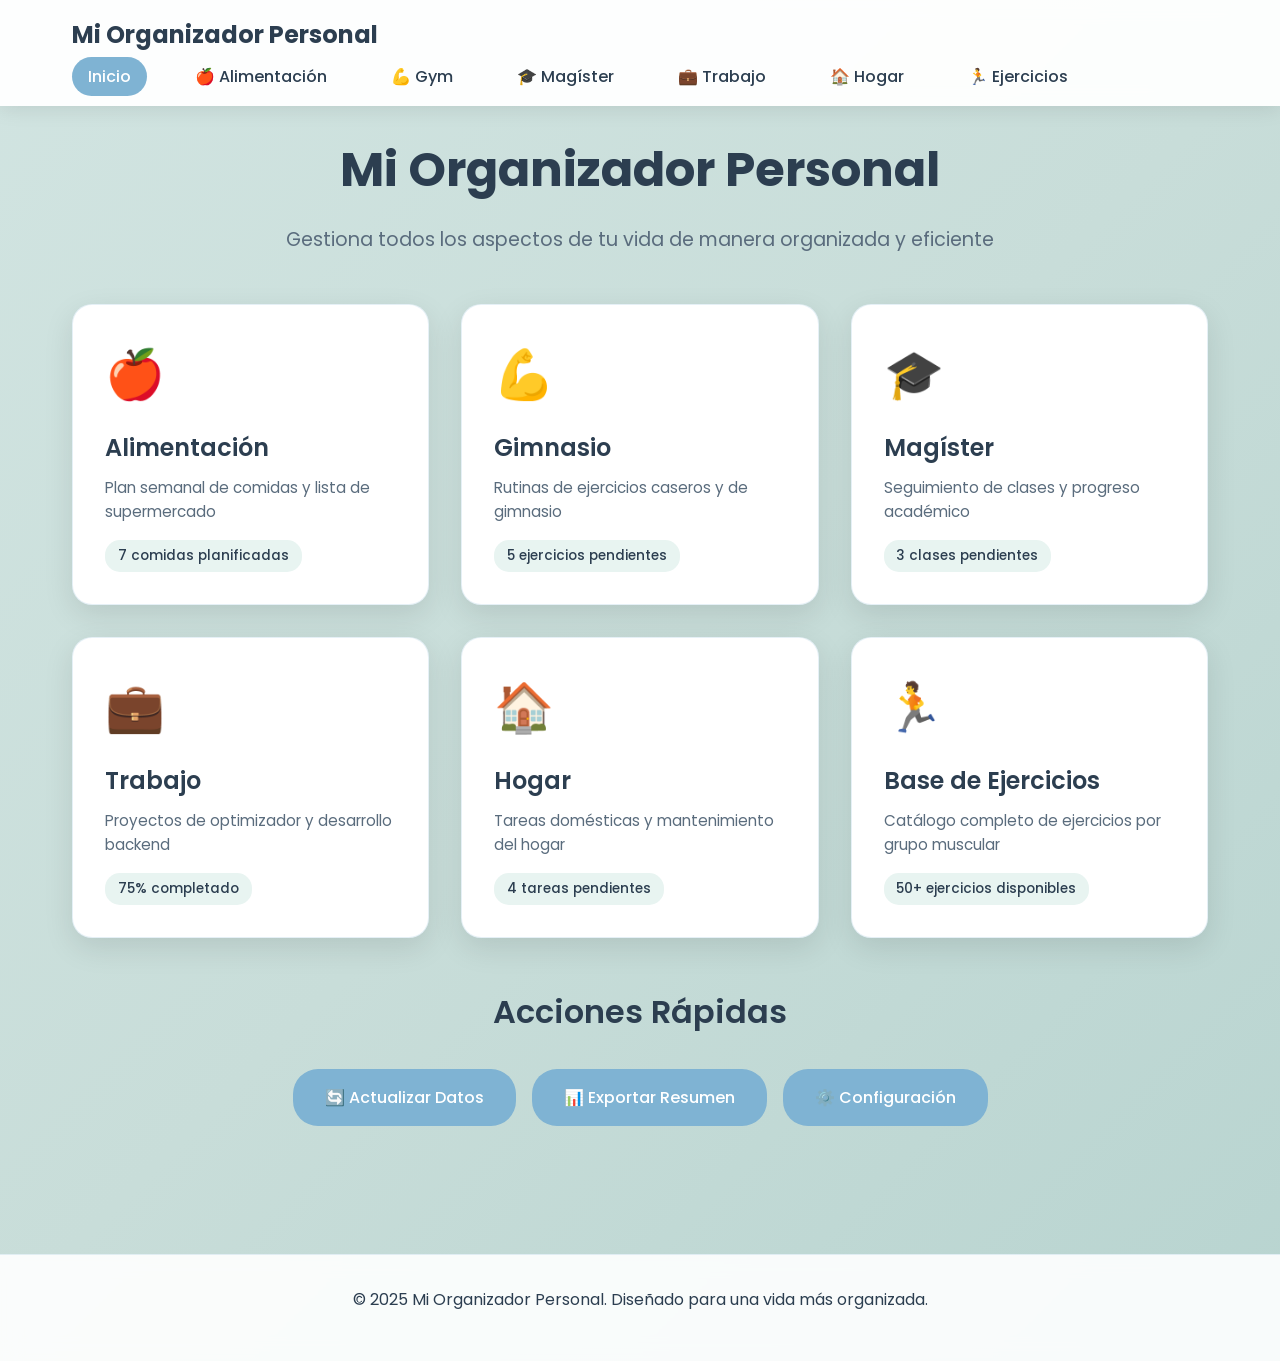
==== index.html @ 39c7d22f "first commit" ====
<!DOCTYPE html>
<html lang="es">
<head>
    <meta charset="UTF-8">
    <meta name="viewport" content="width=device-width, initial-scale=1.0">
    <title>Mi Organizador Personal</title>
    <link rel="stylesheet" href="css/style.css">
    <link href="https://fonts.googleapis.com/css2?family=Poppins:wght@300;400;500;600;700&display=swap" rel="stylesheet">
    <script src="https://accounts.google.com/gsi/client" async defer></script>
</head>
<body>
    <!-- Navigation Header -->
    <nav class="navbar">
        
        
        <div class="nav-container">
            <h1 class="nav-title" style="margin-bottom: 10px; " >Mi Organizador Personal</h1>
        
            <ul class="nav-links">
                <li><a href="index.html" class="nav-link active">Inicio</a></li>
                <li><a href="pages/plan-alimentacion.html" class="nav-link">🍎 Alimentación</a></li>
                <li><a href="pages/plan-gym.html" class="nav-link">💪 Gym</a></li>
                <li><a href="pages/magister.html" class="nav-link">🎓 Magíster</a></li>
                <li><a href="pages/trabajo.html" class="nav-link">💼 Trabajo</a></li>
                <li><a href="pages/hogar.html" class="nav-link">🏠 Hogar</a></li>
                <li><a href="pages/app-ejercicios.html" class="nav-link">🏃 Ejercicios</a></li>
            </ul>
        </div>
    </nav>

    <!-- Main Content -->
    <main class="main-content">
        <div class="container">
            <header class="page-header">
                <h1 class="page-title">Mi Organizador Personal</h1>
                <p class="page-subtitle">Gestiona todos los aspectos de tu vida de manera organizada y eficiente</p>
            </header>

            <!-- Summary Cards Grid -->
            <div class="cards-grid">
                <div class="summary-card" onclick="window.location.href='pages/plan-alimentacion.html'">
                    <div class="card-icon">🍎</div>
                    <div class="card-content">
                        <h3 class="card-title">Alimentación</h3>
                        <p class="card-description">Plan semanal de comidas y lista de supermercado</p>
                        <div class="card-stats" id="alimentacion-stats">
                            <span class="stat">7 comidas planificadas</span>
                        </div>
                    </div>
                </div>

                <div class="summary-card" onclick="window.location.href='pages/plan-gym.html'">
                    <div class="card-icon">💪</div>
                    <div class="card-content">
                        <h3 class="card-title">Gimnasio</h3>
                        <p class="card-description">Rutinas de ejercicios caseros y de gimnasio</p>
                        <div class="card-stats" id="gym-stats">
                            <span class="stat">5 ejercicios pendientes</span>
                        </div>
                    </div>
                </div>

                <div class="summary-card" onclick="window.location.href='pages/magister.html'">
                    <div class="card-icon">🎓</div>
                    <div class="card-content">
                        <h3 class="card-title">Magíster</h3>
                        <p class="card-description">Seguimiento de clases y progreso académico</p>
                        <div class="card-stats" id="magister-stats">
                            <span class="stat">3 clases pendientes</span>
                        </div>
                    </div>
                </div>

                <div class="summary-card" onclick="window.location.href='pages/trabajo.html'">
                    <div class="card-icon">💼</div>
                    <div class="card-content">
                        <h3 class="card-title">Trabajo</h3>
                        <p class="card-description">Proyectos de optimizador y desarrollo backend</p>
                        <div class="card-stats" id="trabajo-stats">
                            <span class="stat">75% completado</span>
                        </div>
                    </div>
                </div>

                <div class="summary-card" onclick="window.location.href='pages/hogar.html'">
                    <div class="card-icon">🏠</div>
                    <div class="card-content">
                        <h3 class="card-title">Hogar</h3>
                        <p class="card-description">Tareas domésticas y mantenimiento del hogar</p>
                        <div class="card-stats" id="hogar-stats">
                            <span class="stat">4 tareas pendientes</span>
                        </div>
                    </div>
                </div>

                <div class="summary-card" onclick="window.location.href='pages/app-ejercicios.html'">
                    <div class="card-icon">🏃</div>
                    <div class="card-content">
                        <h3 class="card-title">Base de Ejercicios</h3>
                        <p class="card-description">Catálogo completo de ejercicios por grupo muscular</p>
                        <div class="card-stats" id="ejercicios-stats">
                            <span class="stat">50+ ejercicios disponibles</span>
                        </div>
                    </div>
                </div>
            </div>

            <!-- Quick Actions -->
            <section class="quick-actions">
                <h2 class="section-title">Acciones Rápidas</h2>
                <div class="actions-grid">
                    <button class="action-btn" onclick="refreshAllData()">
                        🔄 Actualizar Datos
                    </button>
                    <button class="action-btn" onclick="exportData()">
                        📊 Exportar Resumen
                    </button>
                    <button class="action-btn" onclick="showSettings()">
                        ⚙️ Configuración
                    </button>
                </div>
            </section>
        </div>
    </main>

    <!-- Footer -->
    <footer class="footer">
        <div class="container">
            <p>&copy; 2025 Mi Organizador Personal. Diseñado para una vida más organizada.</p>
        </div>
    </footer>

    <!-- Scripts -->
    <script src="js/sheets.js"></script>
    <script src="js/ui.js"></script>
    <script>
        // Initialize dashboard with summary data
        document.addEventListener('DOMContentLoaded', async function() {
            await loadDashboardSummary();
        });

        async function loadDashboardSummary() {
            // Load summary statistics for each section
            try {
                // This will be populated when Google Sheets integration is ready
                console.log('Dashboard loaded - ready for Google Sheets integration');
            } catch (error) {
                console.error('Error loading dashboard summary:', error);
            }
        }

        function refreshAllData() {
            loadDashboardSummary();
            alert('Datos actualizados correctamente');
        }

        function exportData() {
            alert('Función de exportación en desarrollo');
        }

        function showSettings() {
            alert('Configuración en desarrollo');
        }
    </script>
</body>
</html>
---- css/style.css ----
/* Reset and Base Styles */
* {
    margin: 0;
    padding: 0;
    box-sizing: border-box;
}

body {
    font-family: 'Poppins', sans-serif;
    background: linear-gradient(135deg, #d1e4e1 0%, #c8ddd9 50%, #b8d4d0 100%);
    min-height: 100vh;
    color: #2c3e50;
    line-height: 1.6;
}

/* Typography */
h1, h2, h3, h4, h5, h6 {
    font-weight: 600;
    margin-bottom: 1rem;
}

p {
    margin-bottom: 1rem;
}

/* Container */
.container {
    max-width: 1200px;
    margin: 0 auto;
    padding: 0 2rem;
}

/* Navigation */
.navbar {
    background: rgba(255, 255, 255, 0.95);
    backdrop-filter: blur(10px);
    position: fixed;
    top: 0;
    left: 0;
    right: 0;
    z-index: 1000;
    box-shadow: 0 2px 20px rgba(0, 0, 0, 0.1);
}

.nav-container {
    max-width: 1200px;
    margin: 0 auto;
    display: flex;
    justify-content: space-between;
    align-items: center;
    padding: 1rem 2rem;
    flex-wrap: wrap;
}

.nav-title {
    font-size: 1.5rem;
    font-weight: 700;
    color: #2c3e50;
    margin-bottom: 0;
}

.nav-links {
    
    display: flex;
    list-style: none;
    gap: 2rem;
}

.nav-link {
    text-decoration: none;
    color: #2c3e50;
    font-weight: 500;
    padding: 0.5rem 1rem;
    border-radius: 25px;
    transition: all 0.3s ease;
    
}

.nav-link:hover,
.nav-link.active {
    background: #7fb3d3;
    color: white;
    transform: translateY(-2px);
}

/* Main Content */
.main-content {
    margin-top: 100px;
    padding: 2rem 0;
}

.page-header {
    text-align: center;
    margin-bottom: 3rem;
}

.page-title {
    font-size: 3rem;
    color: #2c3e50;
    margin-bottom: 1rem;
    font-weight: 700;
}

.page-subtitle {
    font-size: 1.2rem;
    color: #5a6c7d;
    margin-bottom: 0;
}

/* Cards Grid */
.cards-grid {
    display: grid;
    grid-template-columns: repeat(auto-fit, minmax(350px, 1fr));
    gap: 2rem;
    margin-bottom: 3rem;
}

.summary-card {
    background: white;
    border-radius: 20px;
    padding: 2rem;
    box-shadow: 0 10px 30px rgba(0, 0, 0, 0.1);
    transition: all 0.3s ease;
    cursor: pointer;
    border: 1px solid rgba(127, 179, 211, 0.2);
}

.summary-card:hover {
    transform: translateY(-5px);
    box-shadow: 0 15px 40px rgba(0, 0, 0, 0.15);
    border-color: #7fb3d3;
}

.card-icon {
    font-size: 3rem;
    margin-bottom: 1rem;
}

.card-title {
    font-size: 1.5rem;
    color: #2c3e50;
    margin-bottom: 0.5rem;
}

.card-description {
    color: #5a6c7d;
    margin-bottom: 1rem;
    font-size: 0.95rem;
}

.card-stats {
    display: flex;
    flex-wrap: wrap;
    gap: 0.5rem;
}

.stat {
    background: #e8f4f1;
    color: #2c3e50;
    padding: 0.3rem 0.8rem;
    border-radius: 15px;
    font-size: 0.85rem;
    font-weight: 500;
}

/* Quick Actions */
.quick-actions {
    text-align: center;
    margin-bottom: 3rem;
}

.section-title {
    font-size: 2rem;
    color: #2c3e50;
    margin-bottom: 2rem;
}

.actions-grid {
    display: flex;
    justify-content: center;
    gap: 1rem;
    flex-wrap: wrap;
}

.action-btn {
    background: #7fb3d3;
    color: white;
    border: none;
    padding: 1rem 2rem;
    border-radius: 25px;
    font-size: 1rem;
    font-weight: 500;
    cursor: pointer;
    transition: all 0.3s ease;
    font-family: 'Poppins', sans-serif;
}

.action-btn:hover {
    background: #2c3e50;
    transform: translateY(-2px);
}

/* Page Specific Styles */
.page-content {
    margin-top: 120px;
    padding: 2rem 0;
}

.section {
    background: white;
    border-radius: 20px;
    padding: 2rem;
    margin-bottom: 2rem;
    box-shadow: 0 10px 30px rgba(0, 0, 0, 0.1);
}

.section-header {
    display: flex;
    justify-content: space-between;
    align-items: center;
    margin-bottom: 2rem;
    border-bottom: 2px solid #e8f4f1;
    padding-bottom: 1rem;
}

.section-icon {
    font-size: 2rem;
    margin-right: 0.5rem;
}

/* Tables */
.table-container {
    overflow-x: auto;
    margin-bottom: 2rem;
}

table {
    width: 100%;
    border-collapse: collapse;
    background: white;
    border-radius: 10px;
    overflow: hidden;
    box-shadow: 0 5px 15px rgba(0, 0, 0, 0.1);
}

th {
    background: #7fb3d3;
    color: white;
    padding: 1rem;
    text-align: left;
    font-weight: 600;
}

td {
    padding: 1rem;
    border-bottom: 1px solid #e8f4f1;
}

tr:hover {
    background: #f8fdfc;
}

/* Buttons */
.btn {
    background: #7fb3d3;
    color: white;
    border: none;
    padding: 0.8rem 1.5rem;
    border-radius: 25px;
    font-size: 0.9rem;
    font-weight: 500;
    cursor: pointer;
    transition: all 0.3s ease;
    text-decoration: none;
    display: inline-block;
    font-family: 'Poppins', sans-serif;
}

.btn:hover {
    background: #2c3e50;
    transform: translateY(-2px);
}

.btn-secondary {
    background: #e8f4f1;
    color: #2c3e50;
}

.btn-secondary:hover {
    background: #d1e4e1;
}

.btn-small {
    padding: 0.5rem 1rem;
    font-size: 0.8rem;
}

/* Forms */
.form-group {
    margin-bottom: 1.5rem;
}

label {
    display: block;
    margin-bottom: 0.5rem;
    font-weight: 500;
    color: #2c3e50;
}

input, select, textarea {
    width: 100%;
    padding: 0.8rem 1rem;
    border: 2px solid #e8f4f1;
    border-radius: 10px;
    font-size: 1rem;
    font-family: 'Poppins', sans-serif;
    transition: border-color 0.3s ease;
}

input:focus, select:focus, textarea:focus {
    outline: none;
    border-color: #7fb3d3;
}

/* Checklists */
.checklist {
    list-style: none;
}

.checklist-item {
    display: flex;
    align-items: center;
    padding: 1rem;
    background: white;
    margin-bottom: 0.5rem;
    border-radius: 10px;
    box-shadow: 0 2px 10px rgba(0, 0, 0, 0.05);
    transition: all 0.3s ease;
}

.checklist-item:hover {
    transform: translateX(5px);
}

.checklist-item input[type="checkbox"] {
    width: auto;
    margin-right: 1rem;
    transform: scale(1.2);
}

.checklist-item.completed {
    background: #e8f4f1;
    text-decoration: line-through;
    opacity: 0.7;
}

/* Progress Bar */
.progress-container {
    background: #e8f4f1;
    border-radius: 25px;
    padding: 0.3rem;
    margin: 1rem 0;
}

.progress-bar {
    background: linear-gradient(90deg, #7fb3d3, #5da0c7);
    height: 20px;
    border-radius: 25px;
    transition: width 0.5s ease;
    display: flex;
    align-items: center;
    justify-content: center;
    color: white;
    font-size: 0.8rem;
    font-weight: 600;
}

/* Filters */
.filters {
    display: flex;
    gap: 1rem;
    margin-bottom: 2rem;
    flex-wrap: wrap;
}

.filter-group {
    display: flex;
    align-items: center;
    gap: 0.5rem;
}

/* Footer */
.footer {
    background: rgba(255, 255, 255, 0.9);
    backdrop-filter: blur(10px);
    text-align: center;
    padding: 2rem 0;
    margin-top: 3rem;
    border-top: 1px solid rgba(127, 179, 211, 0.2);
}

/* Responsive Design */
@media (max-width: 768px) {
    .nav-container {
        flex-direction: column;
        gap: 1rem;
    }
    
    .nav-links {
        flex-wrap: wrap;
        justify-content: center;
        gap: 1rem;
    }
    
    .page-title {
        font-size: 2rem;
    }
    
    .cards-grid {
        grid-template-columns: 1fr;
    }
    
    .container {
        padding: 0 1rem;
    }
    
    .section {
        padding: 1.5rem;
    }
    
    .main-content {
        margin-top: 160px;
    }
    
    .page-content {
        margin-top: 180px;
    }
    
    .actions-grid {
        flex-direction: column;
        align-items: center;
    }
    
    .action-btn {
        width: 100%;
        max-width: 300px;
    }
}

@media (max-width: 480px) {
    .nav-links {
        font-size: 0.9rem;
    }
    
    .page-title {
        font-size: 1.8rem;
    }
    
    .summary-card {
        padding: 1.5rem;
    }
    
    .card-title {
        font-size: 1.3rem;
    }
    
    table {
        font-size: 0.9rem;
    }
    
    th, td {
        padding: 0.7rem;
    }
}

/* Loading Animation */
.loading {
    display: flex;
    justify-content: center;
    align-items: center;
    padding: 2rem;
}

.spinner {
    width: 40px;
    height: 40px;
    border: 4px solid #e8f4f1;
    border-top: 4px solid #7fb3d3;
    border-radius: 50%;
    animation: spin 1s linear infinite;
}

@keyframes spin {
    0% { transform: rotate(0deg); }
    100% { transform: rotate(360deg); }
}

/* Success/Error Messages */
.message {
    padding: 1rem;
    border-radius: 10px;
    margin-bottom: 1rem;
}

.message.success {
    background: #d4edda;
    color: #155724;
    border: 1px solid #c3e6cb;
}

.message.error {
    background: #f8d7da;
    color: #721c24;
    border: 1px solid #f5c6cb;
}

/* Animations */
@keyframes slideInUp {
    from {
        opacity: 0;
        transform: translateY(30px);
    }
    to {
        opacity: 1;
        transform: translateY(0);
    }
}

.slide-in {
    animation: slideInUp 0.5s ease-out;
}

/* Custom Scrollbar */
::-webkit-scrollbar {
    width: 8px;
}

::-webkit-scrollbar-track {
    background: #e8f4f1;
    border-radius: 10px;
}

::-webkit-scrollbar-thumb {
    background: #7fb3d3;
    border-radius: 10px;
}

::-webkit-scrollbar-thumb:hover {
    background: #5da0c7;
}
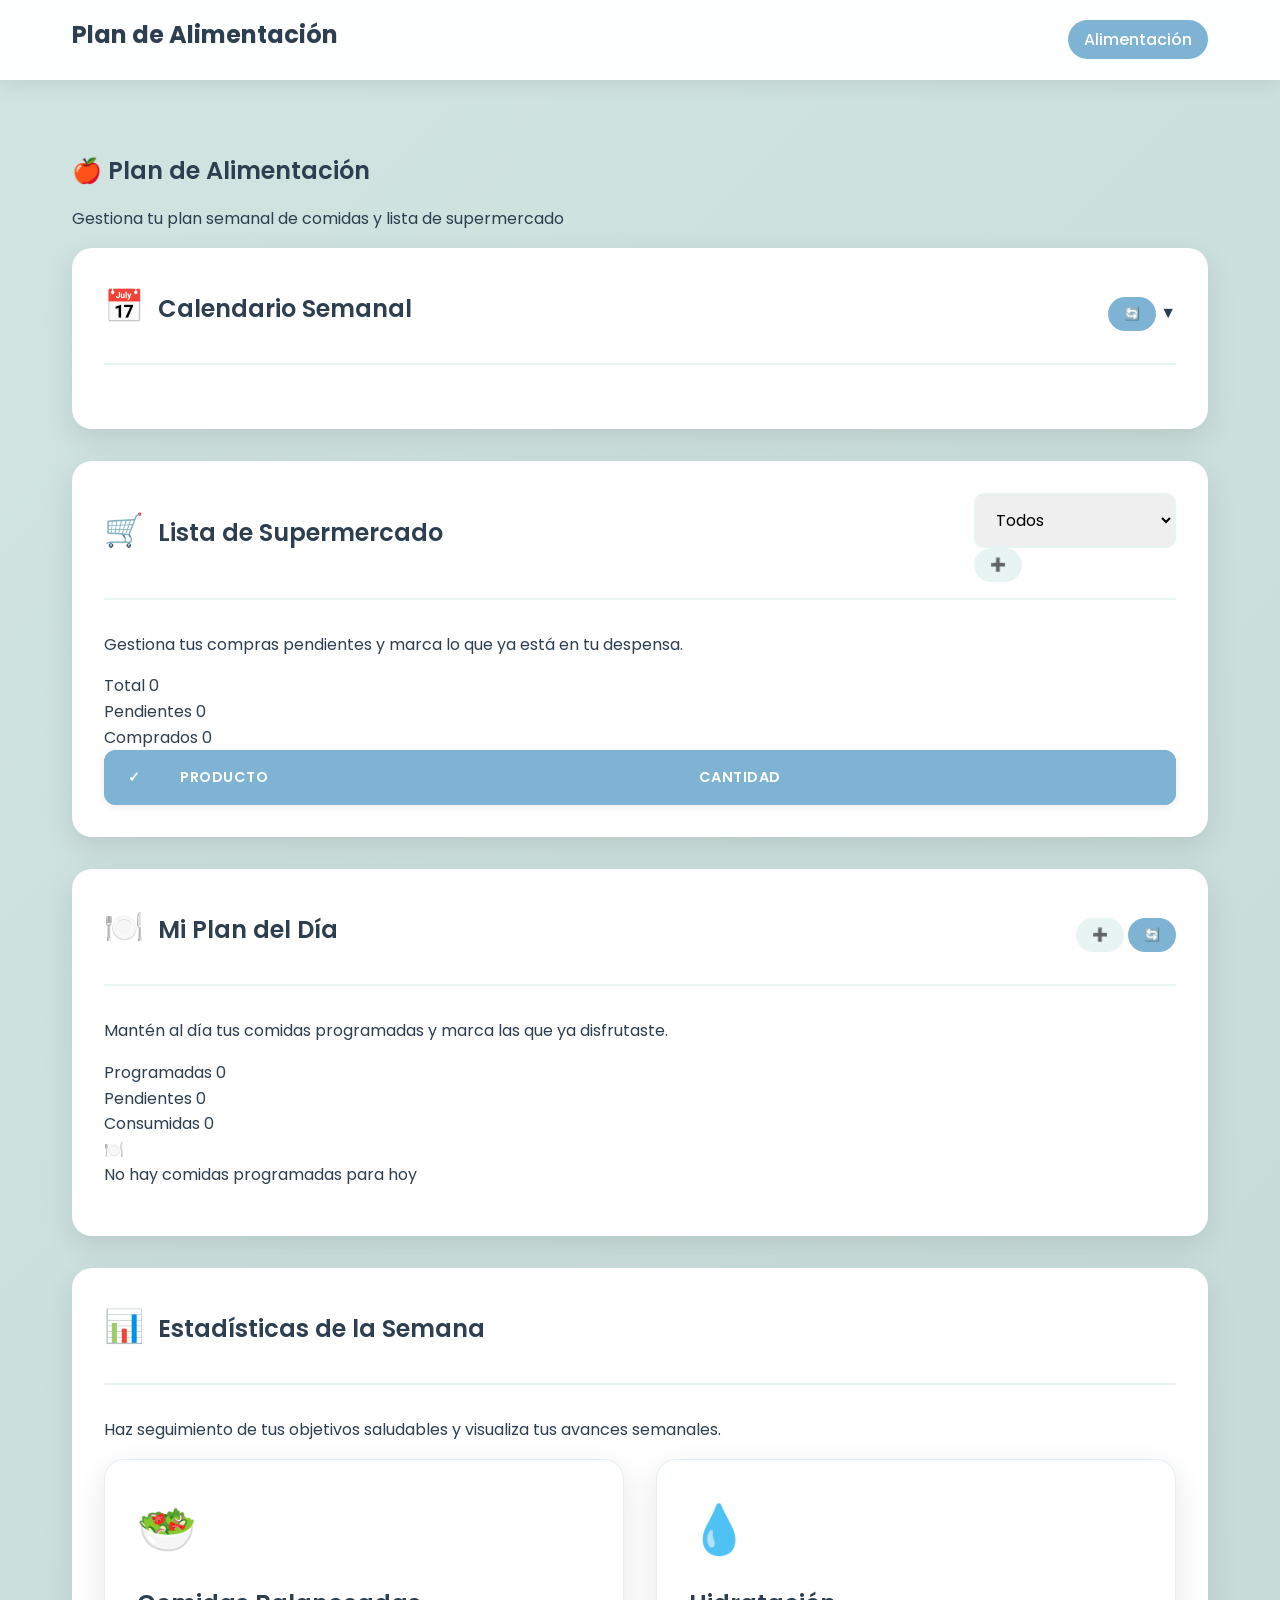
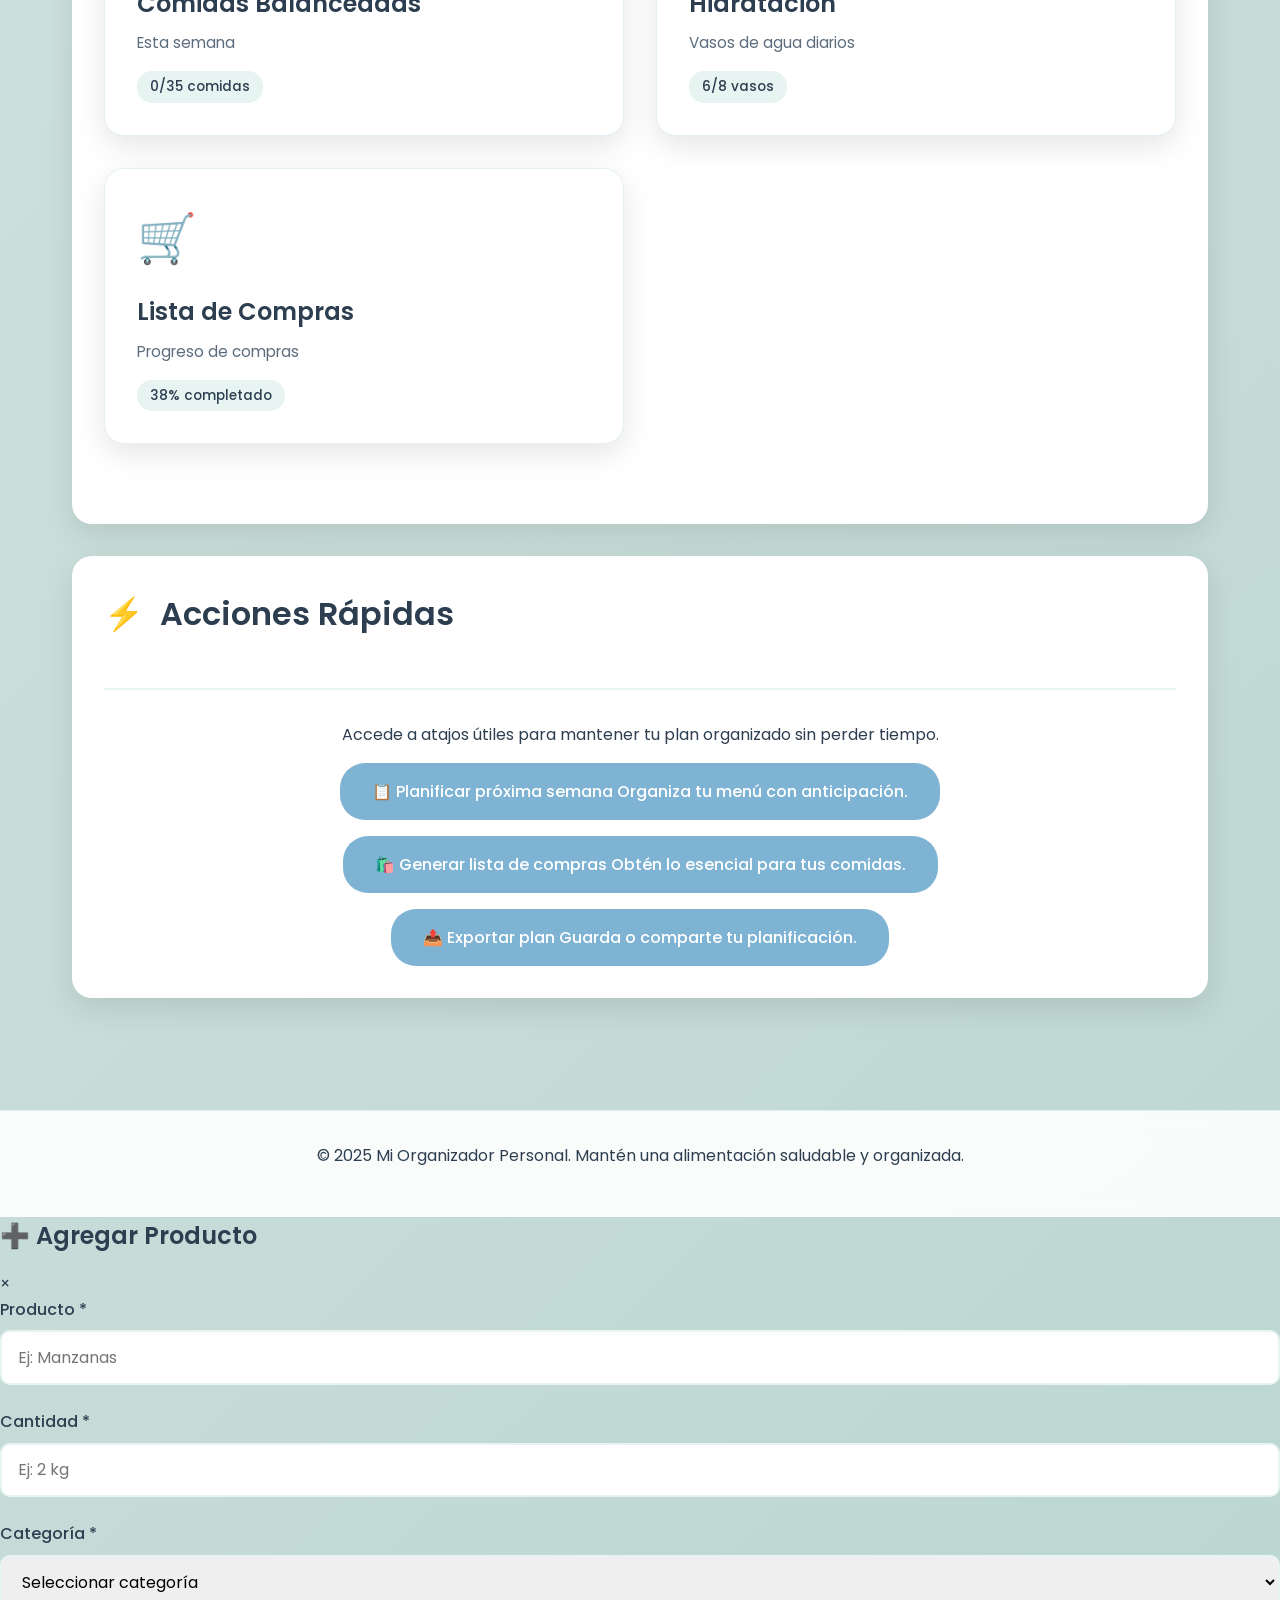
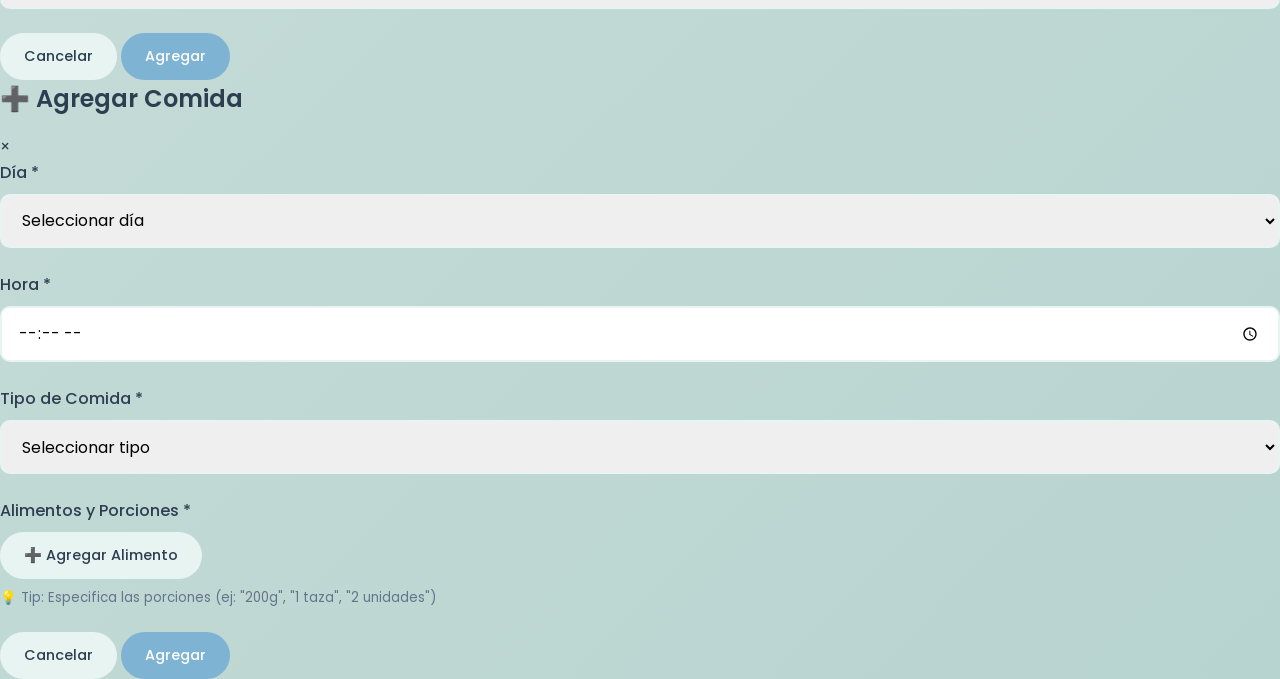
==== commit 2d3c11ca: "Remove plan-gym.html and trabajo.html pages to streamline project structure and focus on core functi" ====
--- a/index.html
+++ b/index.html
@@ -3,121 +3,197 @@
 <head>
     <meta charset="UTF-8">
     <meta name="viewport" content="width=device-width, initial-scale=1.0">
-    <title>Mi Organizador Personal</title>
-    <link rel="stylesheet" href="css/style.css">
+    <title>Plan de Alimentación - Mi Organizador Personal</title>
+    <link rel="stylesheet" href="../css/style.css?v=11">
     <link href="https://fonts.googleapis.com/css2?family=Poppins:wght@300;400;500;600;700&display=swap" rel="stylesheet">
     <script src="https://accounts.google.com/gsi/client" async defer></script>
 </head>
 <body>
     <!-- Navigation Header -->
     <nav class="navbar">
-        
-        
         <div class="nav-container">
-            <h1 class="nav-title" style="margin-bottom: 10px; " >Mi Organizador Personal</h1>
-        
+            <h1 class="nav-title" style="margin-bottom: 10px; " >Plan de Alimentación</h1>
             <ul class="nav-links">
-                <li><a href="index.html" class="nav-link active">Inicio</a></li>
-                <li><a href="pages/plan-alimentacion.html" class="nav-link">🍎 Alimentación</a></li>
-                <li><a href="pages/plan-gym.html" class="nav-link">💪 Gym</a></li>
-                <li><a href="pages/magister.html" class="nav-link">🎓 Magíster</a></li>
-                <li><a href="pages/trabajo.html" class="nav-link">💼 Trabajo</a></li>
-                <li><a href="pages/hogar.html" class="nav-link">🏠 Hogar</a></li>
-                <li><a href="pages/app-ejercicios.html" class="nav-link">🏃 Ejercicios</a></li>
+                <li><a href="../pages/plan-alimentacion.html" class="nav-link active" data-icon="🍎">Alimentación</a></li>
             </ul>
         </div>
     </nav>
 
     <!-- Main Content -->
-    <main class="main-content">
+    <main class="page-content">
         <div class="container">
-            <header class="page-header">
-                <h1 class="page-title">Mi Organizador Personal</h1>
-                <p class="page-subtitle">Gestiona todos los aspectos de tu vida de manera organizada y eficiente</p>
-            </header>
-
-            <!-- Summary Cards Grid -->
-            <div class="cards-grid">
-                <div class="summary-card" onclick="window.location.href='pages/plan-alimentacion.html'">
-                    <div class="card-icon">🍎</div>
-                    <div class="card-content">
-                        <h3 class="card-title">Alimentación</h3>
-                        <p class="card-description">Plan semanal de comidas y lista de supermercado</p>
-                        <div class="card-stats" id="alimentacion-stats">
-                            <span class="stat">7 comidas planificadas</span>
-                        </div>
+            <!-- Hero Section -->
+            <section class="hero-section">
+                <div class="hero-banner">
+                    <div class="hero-heading">
+                        <h1 class="hero-title">🍎 Plan de Alimentación</h1>
+                        <p class="hero-subtitle">Gestiona tu plan semanal de comidas y lista de supermercado</p>
                     </div>
                 </div>
-
-                <div class="summary-card" onclick="window.location.href='pages/plan-gym.html'">
-                    <div class="card-icon">💪</div>
-                    <div class="card-content">
-                        <h3 class="card-title">Gimnasio</h3>
-                        <p class="card-description">Rutinas de ejercicios caseros y de gimnasio</p>
-                        <div class="card-stats" id="gym-stats">
-                            <span class="stat">5 ejercicios pendientes</span>
-                        </div>
+            </section>
+
+            <!-- Calendario Semanal de Comidas -->
+            <section class="section">
+                <div class="section-header section-header-collapsible" onclick="toggleWeeklyCalendar(event)">
+                    <h2><span class="section-icon">📅</span> Calendario Semanal</h2>
+                    <div>
+                        <button class="btn btn-small" onclick="event.stopPropagation(); refreshMealsData()">🔄</button>
+                        <span class="collapse-icon" id="calendar-collapse-icon">▼</span>
                     </div>
                 </div>
-
-                <div class="summary-card" onclick="window.location.href='pages/magister.html'">
-                    <div class="card-icon">🎓</div>
-                    <div class="card-content">
-                        <h3 class="card-title">Magíster</h3>
-                        <p class="card-description">Seguimiento de clases y progreso académico</p>
-                        <div class="card-stats" id="magister-stats">
-                            <span class="stat">3 clases pendientes</span>
+                <div class="section-body section-body-collapsible" id="weekly-calendar-body" style="display: none;">
+                    <p class="section-description">Visualiza tu menú de la semana y mantén presente qué toca cada día.</p>
+                    <div class="collapsible-content" id="weekly-calendar-content">
+                        <div class="table-container">
+                            <div id="tabla-comidas">
+                                <div class="loading">
+                                    <div class="spinner"></div>
+                                    <span>Cargando plan de comidas...</span>
+                                </div>
+                            </div>
                         </div>
                     </div>
                 </div>
-
-                <div class="summary-card" onclick="window.location.href='pages/trabajo.html'">
-                    <div class="card-icon">💼</div>
-                    <div class="card-content">
-                        <h3 class="card-title">Trabajo</h3>
-                        <p class="card-description">Proyectos de optimizador y desarrollo backend</p>
-                        <div class="card-stats" id="trabajo-stats">
-                            <span class="stat">75% completado</span>
-                        </div>
+            </section>
+
+            <!-- Lista de Supermercado -->
+            <section class="section">
+                <div class="section-header">
+                    <h2><span class="section-icon">🛒</span> Lista de Supermercado</h2>
+                    <div>
+                        <select id="filter-status" onchange="filterShoppingList()" class="filter-select">
+                            <option value="all">Todos</option>
+                            <option value="pending">Pendientes</option>
+                            <option value="bought">Comprados</option>
+                        </select>
+                        <button class="btn btn-small btn-secondary" onclick="addNewItem()">➕</button>
                     </div>
                 </div>
-
-                <div class="summary-card" onclick="window.location.href='pages/hogar.html'">
-                    <div class="card-icon">🏠</div>
-                    <div class="card-content">
-                        <h3 class="card-title">Hogar</h3>
-                        <p class="card-description">Tareas domésticas y mantenimiento del hogar</p>
-                        <div class="card-stats" id="hogar-stats">
-                            <span class="stat">4 tareas pendientes</span>
+                <div class="section-body">
+                    <p class="section-description">Gestiona tus compras pendientes y marca lo que ya está en tu despensa.</p>
+                    <div class="section-metrics" id="shopping-overview">
+                        <div class="metric-card">
+                            <span class="metric-label">Total</span>
+                            <span class="metric-value" id="shopping-total">--</span>
+                        </div>
+                        <div class="metric-card">
+                            <span class="metric-label">Pendientes</span>
+                            <span class="metric-value" id="shopping-pending">--</span>
+                        </div>
+                        <div class="metric-card">
+                            <span class="metric-label">Comprados</span>
+                            <span class="metric-value" id="shopping-bought">--</span>
+                        </div>
+                    </div>
+                    <div id="lista-supermercado">
+                        <div class="loading">
+                            <div class="spinner"></div>
+                            <span>Cargando lista de supermercado...</span>
                         </div>
                     </div>
                 </div>
-
-                <div class="summary-card" onclick="window.location.href='pages/app-ejercicios.html'">
-                    <div class="card-icon">🏃</div>
-                    <div class="card-content">
-                        <h3 class="card-title">Base de Ejercicios</h3>
-                        <p class="card-description">Catálogo completo de ejercicios por grupo muscular</p>
-                        <div class="card-stats" id="ejercicios-stats">
-                            <span class="stat">50+ ejercicios disponibles</span>
-                        </div>
+            </section>
+
+            <!-- Plan del Día -->
+            <section class="section">
+                <div class="section-header">
+                    <h2><span class="section-icon">🍽️</span> Mi Plan del Día</h2>
+                    <div>
+                        <button class="btn btn-small btn-secondary" onclick="openAddMealModal()">➕</button>
+                        <button class="btn btn-small" onclick="refreshDailyPlan()">🔄</button>
                     </div>
                 </div>
-            </div>
+                <div class="section-body">
+                    <p class="section-description">Mantén al día tus comidas programadas y marca las que ya disfrutaste.</p>
+                    <div class="section-metrics" id="daily-overview">
+                        <div class="metric-card">
+                            <span class="metric-label">Programadas</span>
+                            <span class="metric-value" id="daily-total-meals">--</span>
+                        </div>
+                        <div class="metric-card">
+                            <span class="metric-label">Pendientes</span>
+                            <span class="metric-value" id="daily-pending-meals">--</span>
+                        </div>
+                        <div class="metric-card">
+                            <span class="metric-label">Consumidas</span>
+                            <span class="metric-value" id="daily-consumed-meals">--</span>
+                        </div>
+                    </div>
+                    <div id="plan-del-dia">
+                        <div class="loading">
+                            <div class="spinner"></div>
+                            <span>Cargando plan del día...</span>
+                        </div>
+                    </div>
+                </div>
+            </section>
+
+            <!-- Estadísticas Nutricionales -->
+            <section class="section">
+                <div class="section-header">
+                    <h2><span class="section-icon">📊</span> Estadísticas de la Semana</h2>
+                </div>
+                <div class="section-body">
+                    <p class="section-description">Haz seguimiento de tus objetivos saludables y visualiza tus avances semanales.</p>
+                    <div class="cards-grid" id="nutrition-stats">
+                        <div class="summary-card">
+                            <div class="card-icon">🥗</div>
+                            <div class="card-content">
+                                <h3 class="card-title">Comidas Balanceadas</h3>
+                                <p class="card-description">Esta semana</p>
+                                <div class="card-stats">
+                                    <span class="stat" id="balanced-meals">0/21 comidas</span>
+                                </div>
+                            </div>
+                        </div>
+                        <div class="summary-card">
+                            <div class="card-icon">💧</div>
+                            <div class="card-content">
+                                <h3 class="card-title">Hidratación</h3>
+                                <p class="card-description">Vasos de agua diarios</p>
+                                <div class="card-stats">
+                                    <span class="stat" id="water-intake">0/8 vasos</span>
+                                </div>
+                            </div>
+                        </div>
+                        <div class="summary-card">
+                            <div class="card-icon">🛒</div>
+                            <div class="card-content">
+                                <h3 class="card-title">Lista de Compras</h3>
+                                <p class="card-description">Progreso de compras</p>
+                                <div class="card-stats">
+                                    <span class="stat" id="shopping-progress">0% completado</span>
+                                </div>
+                            </div>
+                        </div>
+                    </div>
+                </div>
+            </section>
 
             <!-- Quick Actions -->
-            <section class="quick-actions">
-                <h2 class="section-title">Acciones Rápidas</h2>
-                <div class="actions-grid">
-                    <button class="action-btn" onclick="refreshAllData()">
-                        🔄 Actualizar Datos
-                    </button>
-                    <button class="action-btn" onclick="exportData()">
-                        📊 Exportar Resumen
-                    </button>
-                    <button class="action-btn" onclick="showSettings()">
-                        ⚙️ Configuración
-                    </button>
+            <section class="section quick-actions quick-actions-section">
+                <div class="section-header">
+                    <h2 class="section-title"><span class="section-icon">⚡</span> Acciones Rápidas</h2>
+                </div>
+                <div class="section-body">
+                    <p class="section-description">Accede a atajos útiles para mantener tu plan organizado sin perder tiempo.</p>
+                    <div class="actions-grid quick-actions-grid">
+                        <button type="button" class="action-btn quick-action-card" onclick="planNextWeek()">
+                            <span class="quick-action-icon">📋</span>
+                            <span class="quick-action-text">Planificar próxima semana</span>
+                            <span class="quick-action-subtitle">Organiza tu menú con anticipación.</span>
+                        </button>
+                        <button type="button" class="action-btn quick-action-card" onclick="generateShoppingList()">
+                            <span class="quick-action-icon">🛍️</span>
+                            <span class="quick-action-text">Generar lista de compras</span>
+                            <span class="quick-action-subtitle">Obtén lo esencial para tus comidas.</span>
+                        </button>
+                        <button type="button" class="action-btn quick-action-card" onclick="exportMealPlan()">
+                            <span class="quick-action-icon">📤</span>
+                            <span class="quick-action-text">Exportar plan</span>
+                            <span class="quick-action-subtitle">Guarda o comparte tu planificación.</span>
+                        </button>
+                    </div>
                 </div>
             </section>
         </div>
@@ -126,40 +202,1110 @@
     <!-- Footer -->
     <footer class="footer">
         <div class="container">
-            <p>&copy; 2025 Mi Organizador Personal. Diseñado para una vida más organizada.</p>
+            <p>&copy; 2025 Mi Organizador Personal. Mantén una alimentación saludable y organizada.</p>
         </div>
     </footer>
 
+    <!-- Modal para agregar nuevo producto -->
+    <div id="addProductModal" class="modal">
+        <div class="modal-content">
+            <div class="modal-header">
+                <h2>➕ Agregar Producto</h2>
+                <span class="close-modal" onclick="closeAddModal()">&times;</span>
+            </div>
+            <div class="modal-body">
+                <form id="addProductForm">
+                    <div class="form-group">
+                        <label for="productName">Producto *</label>
+                        <input type="text" id="productName" required placeholder="Ej: Manzanas">
+                    </div>
+                    <div class="form-group">
+                        <label for="productQuantity">Cantidad *</label>
+                        <input type="text" id="productQuantity" required placeholder="Ej: 2 kg">
+                    </div>
+                    <div class="form-group">
+                        <label for="productCategory">Categoría *</label>
+                        <select id="productCategory" required>
+                            <option value="">Seleccionar categoría</option>
+                            <option value="alimentos">Alimentos</option>
+                            <option value="limpieza">Limpieza</option>
+                            <option value="hogar">Hogar</option>
+                            <option value="farmacos">Fármacos</option>
+                        </select>
+                    </div>
+                    <div class="modal-footer">
+                        <button type="button" class="btn btn-secondary" onclick="closeAddModal()">Cancelar</button>
+                        <button type="submit" class="btn btn-primary">Agregar</button>
+                    </div>
+                </form>
+            </div>
+        </div>
+    </div>
+
+    <!-- Modal para agregar/editar comida -->
+    <div id="addMealModal" class="modal">
+        <div class="modal-content">
+            <div class="modal-header">
+                <h2 id="mealModalTitle">➕ Agregar Comida</h2>
+                <span class="close-modal" onclick="closeMealModal()">&times;</span>
+            </div>
+            <div class="modal-body">
+                <form id="addMealForm">
+                    <input type="hidden" id="mealRowIndex" value="">
+                    
+                    <div class="form-group">
+                        <label for="mealDay">Día *</label>
+                        <select id="mealDay" required>
+                            <option value="">Seleccionar día</option>
+                            <option value="Lunes">Lunes</option>
+                            <option value="Martes">Martes</option>
+                            <option value="Miércoles">Miércoles</option>
+                            <option value="Jueves">Jueves</option>
+                            <option value="Viernes">Viernes</option>
+                            <option value="Sábado">Sábado</option>
+                            <option value="Domingo">Domingo</option>
+                        </select>
+                    </div>
+                    
+                    <div class="form-group">
+                        <label for="mealTime">Hora *</label>
+                        <input type="time" id="mealTime" required>
+                    </div>
+                    
+                    <div class="form-group">
+                        <label for="mealType">Tipo de Comida *</label>
+                        <select id="mealType" required>
+                            <option value="">Seleccionar tipo</option>
+                            <option value="Desayuno">🥐 Desayuno</option>
+                            <option value="Media Mañana">🍎 Media Mañana</option>
+                            <option value="Almuerzo">🍽️ Almuerzo</option>
+                            <option value="Merienda">☕ Merienda</option>
+                            <option value="Cena">🌙 Cena</option>
+                            <option value="Colación">🥤 Colación</option>
+                        </select>
+                    </div>
+                    
+                    <div class="form-group">
+                        <label for="mealFoods">Alimentos y Porciones *</label>
+                        <div id="foodsList" class="foods-list">
+                            <!-- Los alimentos se agregarán aquí dinámicamente -->
+                        </div>
+                        <button type="button" class="btn btn-secondary btn-add-food" onclick="addFoodField()">
+                            ➕ Agregar Alimento
+                        </button>
+                        <small style="color: #64748b; display: block; margin-top: 0.5rem;">
+                            💡 Tip: Especifica las porciones (ej: "200g", "1 taza", "2 unidades")
+                        </small>
+                    </div>
+                    
+                    <div class="modal-footer">
+                        <button type="button" class="btn btn-secondary" onclick="closeMealModal()">Cancelar</button>
+                        <button type="submit" class="btn btn-primary" id="mealSubmitBtn">Agregar</button>
+                    </div>
+                </form>
+            </div>
+        </div>
+    </div>
+
     <!-- Scripts -->
-    <script src="js/sheets.js"></script>
-    <script src="js/ui.js"></script>
+    <script src="../js/sheets.js?v=10"></script>
+    <script src="../js/ui.js?v=24"></script>
     <script>
-        // Initialize dashboard with summary data
+        // Variable global para almacenar los datos completos de supermercado
+        let fullShoppingData = [];
+
+        // Initialize page data
         document.addEventListener('DOMContentLoaded', async function() {
-            await loadDashboardSummary();
+            await loadMealPlanData();
         });
 
-        async function loadDashboardSummary() {
-            // Load summary statistics for each section
+        async function loadMealPlanData() {
+            // Establecer el nombre de la hoja actual para toggleChecklistItem
+            window.currentChecklistSheetName = 'Supermercado';
+
             try {
-                // This will be populated when Google Sheets integration is ready
-                console.log('Dashboard loaded - ready for Google Sheets integration');
+                // Load weekly meal plan from PlanDiario
+                const dailyPlanData = await getSheetData(GOOGLE_SHEETS_CONFIG.SHEET_ID, 'PlanDiario');
+                renderWeeklyCalendar(dailyPlanData);
+
+                // Load shopping list
+                const shoppingData = await getSheetData(GOOGLE_SHEETS_CONFIG.SHEET_ID, 'Supermercado');
+                
+                // Obtener fecha actual para comparación
+                const hoy = new Date();
+                hoy.setHours(0, 0, 0, 0); // Normalizar a medianoche
+                const hoyStr = hoy.toISOString().split('T')[0]; // Formato YYYY-MM-DD
+                
+                // Filtrar productos de "alimentos" y excluir completados de más de 1 día
+                const alimentosData = [];
+                shoppingData.forEach((row, originalIndex) => {
+                    // Mantener el header (primera fila)
+                    if (originalIndex === 0) {
+                        alimentosData.push(row);
+                        return;
+                    }
+                    // Filtrar solo filas donde la columna 3 (índice 3) sea "alimentos"
+                    if (row[3] && row[3].toString().toLowerCase() === 'alimentos') {
+                        const estado = row[2]?.toString().toLowerCase();
+                        const fechaOk = row[4]?.toString().trim(); // Columna E (índice 4) = Fecha_ok
+                        
+                        // Si está completado, verificar que la fecha sea de hoy
+                        if (estado === 'completado' || estado === 'comprado') {
+                            if (fechaOk && fechaOk !== '') {
+                                // Normalizar la fecha para comparación
+                                const fechaCompletadoStr = fechaOk.split('T')[0]; // Tomar solo YYYY-MM-DD
+                                
+                                // Solo mostrar si fue completado hoy
+                                if (fechaCompletadoStr === hoyStr) {
+                                    const rowWithIndex = [...row];
+                                    rowWithIndex._originalIndex = originalIndex;
+                                    alimentosData.push(rowWithIndex);
+                                }
+                            }
+                        } else {
+                            // Mostrar todos los pendientes
+                            const rowWithIndex = [...row];
+                            rowWithIndex._originalIndex = originalIndex;
+                            alimentosData.push(rowWithIndex);
+                        }
+                    }
+                });
+                
+                // Guardar datos completos para filtrado y métricas de la lista
+                fullShoppingData = alimentosData;
+
+                const alimentosStats = getShoppingStatsFromData(alimentosData);
+                updateShoppingOverview(alimentosStats);
+                updateHeroShoppingStatus(alimentosStats);
+
+                // Aplicar filtro actual
+                applyCurrentFilter();
+
+                // Load daily plan
+                await loadDailyPlan();
+
+                // Update statistics
+                updateNutritionStats(dailyPlanData, shoppingData);
             } catch (error) {
-                console.error('Error loading dashboard summary:', error);
-            }
-        }
-
-        function refreshAllData() {
-            loadDashboardSummary();
-            alert('Datos actualizados correctamente');
-        }
-
-        function exportData() {
-            alert('Función de exportación en desarrollo');
-        }
-
-        function showSettings() {
-            alert('Configuración en desarrollo');
+                console.error('Error loading meal plan data:', error);
+                showLoadingError('tabla-comidas');
+                showLoadingError('lista-supermercado');
+                updateShoppingOverview({ total: 0, pending: 0, bought: 0 });
+                updateHeroShoppingStatus({ total: 0, pending: 0, bought: 0 });
+            }
+        }
+
+        function updateNutritionStats(mealsData, shoppingData) {
+            // Update balanced meals count based on daily plan
+            const balancedMeals = calculateBalancedMeals(mealsData);
+            document.getElementById('balanced-meals').textContent = `${balancedMeals}/35 comidas`;
+            
+            // Update water intake (this would come from another sheet or manual input)
+            document.getElementById('water-intake').textContent = '6/8 vasos';
+            
+            // Update shopping progress
+            const shoppingMetrics = getShoppingMetrics(shoppingData);
+            document.getElementById('shopping-progress').textContent = `${shoppingMetrics.progress}% completado`;
+        }
+
+    function calculateBalancedMeals(dailyPlanData) {
+            if (!dailyPlanData || dailyPlanData.length <= 1) return 0;
+            
+            // Contar comidas consumidas en la semana
+            let consumidas = 0;
+            dailyPlanData.slice(1).forEach(row => {
+                const estado = row[4]?.toString().toLowerCase();
+                if (estado === 'consumido') {
+                    consumidas++;
+                }
+            });
+            
+            return consumidas;
+        }
+
+        function renderWeeklyCalendar(dailyPlanData) {
+            const container = document.getElementById('tabla-comidas');
+            
+            if (!dailyPlanData || dailyPlanData.length === 0) {
+                container.innerHTML = '<p style="text-align: center; color: #94a3b8; padding: 2rem;">No hay datos disponibles</p>';
+                return;
+            }
+            
+            // Organizar datos por día y tipo de comida
+            const diasSemana = ['Lunes', 'Martes', 'Miércoles', 'Jueves', 'Viernes', 'Sábado', 'Domingo'];
+            const tiposComida = ['Desayuno', 'Media Mañana', 'Almuerzo', 'Merienda', 'Cena'];
+            
+            const calendario = {};
+            diasSemana.forEach(dia => {
+                calendario[dia] = {};
+                tiposComida.forEach(tipo => {
+                    calendario[dia][tipo] = [];
+                });
+            });
+            
+            // Llenar calendario con datos
+            dailyPlanData.slice(1).forEach(row => {
+                const dia = row[0];
+                const hora = row[1];
+                const tipoComida = row[2];
+                const alimentos = row[3];
+                const estado = row[4]?.toString().toLowerCase() || 'pendiente';
+                
+                if (calendario[dia] && calendario[dia][tipoComida]) {
+                    calendario[dia][tipoComida].push({
+                        hora,
+                        alimentos,
+                        estado
+                    });
+                }
+            });
+            
+            // Obtener día actual
+            const hoy = diasSemana[new Date().getDay() === 0 ? 6 : new Date().getDay() - 1];
+            
+            // Dividir días en 2 filas: Lunes-Jueves y Viernes-Domingo
+            const fila1 = ['Lunes', 'Martes', 'Miércoles', 'Jueves'];
+            const fila2 = ['Viernes', 'Sábado', 'Domingo'];
+            
+            // Renderizar tabla estilo menú
+            let html = `
+                <div class="menu-table-wrapper">
+                    <div class="menu-header-banner">
+                        <h2 class="menu-title">PROPUESTAS DE MENÚS DIARIOS<br>PARA UNA DIETA SALUDABLE</h2>
+                    </div>
+            `;
+            
+            // Primera fila (Lunes a Jueves)
+            html += `<div class="menu-grid menu-grid-row1">`;
+            
+            fila1.forEach(dia => {
+                html += renderDayColumn(dia, calendario[dia], hoy, tiposComida);
+            });
+            
+            html += `</div>`;
+            
+            // Segunda fila (Viernes a Domingo)
+            html += `<div class="menu-grid menu-grid-row2">`;
+            
+            fila2.forEach(dia => {
+                html += renderDayColumn(dia, calendario[dia], hoy, tiposComida);
+            });
+            
+            html += `</div></div>`;
+            
+            container.innerHTML = html;
+        }
+        
+        function renderDayColumn(dia, comidas, hoy, tiposComida) {
+            const isToday = dia === hoy;
+            let html = `
+                <div class="menu-day-column ${isToday ? 'menu-today' : ''}">
+                    <div class="menu-day-header">
+                        <h3>${dia.toUpperCase()}</h3>
+                        ${isToday ? '<span class="menu-today-badge">HOY</span>' : ''}
+                    </div>
+                    <div class="menu-meals-list">
+            `;
+            
+            tiposComida.forEach(tipo => {
+                const meals = comidas[tipo];
+                const icon = getMealIcon(tipo);
+                
+                html += `
+                    <div class="menu-meal-block">
+                        <div class="menu-meal-header">
+                            <span class="menu-meal-icon">${icon}</span>
+                            <span class="menu-meal-name">${tipo}</span>
+                        </div>
+                        <div class="menu-meal-content">
+                `;
+                
+                if (meals.length > 0) {
+                    meals.forEach(meal => {
+                        const isConsumed = meal.estado === 'consumido';
+                        
+                        // Parsear alimentos
+                        const alimentosArray = meal.alimentos.split(',').map(a => a.trim());
+                        
+                        html += `<ul class="menu-food-list ${isConsumed ? 'menu-consumed' : ''}">`;
+                        
+                        alimentosArray.forEach(alimento => {
+                            const parts = alimento.split('|').map(p => p.trim());
+                            const nombre = parts[0];
+                            const porcion = parts[1] ? ` (${parts[1]})` : '';
+                            
+                            html += `<li>${nombre}${porcion}</li>`;
+                        });
+                        
+                        html += `</ul>`;
+                        
+                        if (isConsumed) {
+                            html += `<div class="menu-check">✓ Consumido</div>`;
+                        }
+                    });
+                } else {
+                    html += `<p class="menu-no-meal">Sin planificar</p>`;
+                }
+                
+                html += `
+                        </div>
+                    </div>
+                `;
+            });
+            
+            html += `</div></div>`;
+            return html;
+        }
+        
+        function getMealIcon(tipo) {
+            const icons = {
+                'Desayuno': '🥐',
+                'Media Mañana': '🍎',
+                'Almuerzo': '🍽️',
+                'Merienda': '☕',
+                'Cena': '🌙',
+                'Colación': '🥤'
+            };
+            return icons[tipo] || '🍴';
+        }
+
+        function getShoppingMetrics(shoppingData) {
+            if (!shoppingData || shoppingData.length <= 1) {
+                return { progress: 0, total: 0, bought: 0 };
+            }
+
+            const rows = shoppingData.slice(1);
+            const total = rows.length;
+            let bought = 0;
+
+            rows.forEach(row => {
+                const status = (row[2] || '').toString().toLowerCase();
+                if (status === 'comprado' || status === 'completado') {
+                    bought++;
+                }
+            });
+
+            const progress = total === 0 ? 0 : Math.round((bought / total) * 100);
+            return { progress, total, bought };
+        }
+
+        // Toggle del calendario semanal
+        function toggleWeeklyCalendar(evt) {
+            if (evt) {
+                evt.preventDefault();
+            }
+
+            const body = document.getElementById('weekly-calendar-body');
+            const content = document.getElementById('weekly-calendar-content');
+            const icon = document.getElementById('calendar-collapse-icon');
+            const isHidden = body.style.display === 'none' || body.style.display === '';
+
+            if (isHidden) {
+                body.style.display = 'block';
+                if (content) {
+                    content.style.display = 'block';
+                }
+                icon.textContent = '▲';
+                icon.style.transform = 'rotate(0deg)';
+            } else {
+                body.style.display = 'none';
+                if (content) {
+                    content.style.display = 'none';
+                }
+                icon.textContent = '▼';
+                icon.style.transform = 'rotate(0deg)';
+            }
+        }
+
+        async function refreshMealsData() {
+            document.getElementById('tabla-comidas').innerHTML = '<div class="loading"><div class="spinner"></div><span>Actualizando...</span></div>';
+            await loadMealPlanData();
+        }
+
+        function filterShoppingList() {
+            applyCurrentFilter();
+        }
+
+        function applyCurrentFilter() {
+            const filter = document.getElementById('filter-status').value;
+            
+            if (!fullShoppingData || fullShoppingData.length === 0) {
+                return;
+            }
+            
+            let filteredData = [...fullShoppingData];
+            
+            // Aplicar filtro según selección
+            if (filter === 'pending') {
+                // Solo pendientes
+                filteredData = [
+                    filteredData[0], // Header
+                    ...filteredData.slice(1).filter(row => {
+                        const estado = row[2]?.toString().toLowerCase();
+                        return estado === 'pendiente' || estado === '';
+                    })
+                ];
+            } else if (filter === 'bought') {
+                // Solo comprados/completados
+                filteredData = [
+                    filteredData[0], // Header
+                    ...filteredData.slice(1).filter(row => {
+                        const estado = row[2]?.toString().toLowerCase();
+                        return estado === 'completado' || estado === 'comprado';
+                    })
+                ];
+            }
+            // Si es 'all', no filtramos nada, mostramos todo
+            
+            // Renderizar con los datos filtrados
+            renderChecklist(filteredData, 'lista-supermercado', {
+                headers: ['Producto', 'Cantidad', 'Estado'],
+                checkboxColumn: 2,
+                showHeaders: true,
+                asTable: true
+            });
+        }
+
+        function getShoppingStatsFromData(data) {
+            if (!data || data.length <= 1) {
+                return { total: 0, pending: 0, bought: 0 };
+            }
+
+            const rows = data.slice(1);
+            let bought = 0;
+
+            rows.forEach(row => {
+                const status = (row[2] || '').toString().toLowerCase();
+                if (status === 'comprado' || status === 'completado') {
+                    bought++;
+                }
+            });
+
+            const total = rows.length;
+            const pending = Math.max(total - bought, 0);
+
+            return { total, pending, bought };
+        }
+
+        function updateShoppingOverview(stats) {
+            const totalEl = document.getElementById('shopping-total');
+            const pendingEl = document.getElementById('shopping-pending');
+            const boughtEl = document.getElementById('shopping-bought');
+
+            if (!totalEl || !pendingEl || !boughtEl) {
+                return;
+            }
+
+            totalEl.textContent = stats.total;
+            pendingEl.textContent = stats.pending;
+            boughtEl.textContent = stats.bought;
+        }
+
+        function updateHeroShoppingStatus(stats) {
+            const heroStatusEl = document.getElementById('hero-shopping-status');
+            const heroDetailEl = document.getElementById('hero-shopping-detail');
+            const percent = stats.total === 0 ? 0 : Math.round((stats.bought / stats.total) * 100);
+
+            if (heroStatusEl) {
+                heroStatusEl.textContent = stats.total === 0 ? '--' : `${percent}%`;
+            }
+
+            if (heroDetailEl) {
+                heroDetailEl.textContent = stats.total === 0 ? '--' : `${stats.bought}/${stats.total}`;
+            }
+        }
+
+        function addNewItem() {
+            // Mostrar el modal
+            const modal = document.getElementById('addProductModal');
+            modal.style.display = 'flex';
+            
+            // Agregar event listener
+            const form = document.getElementById('addProductForm');
+            form.removeEventListener('submit', submitNewProduct);
+            form.addEventListener('submit', submitNewProduct);
+            
+            // Limpiar el formulario
+            form.reset();
+        }
+
+        function closeAddModal() {
+            // Cerrar el modal
+            document.getElementById('addProductModal').style.display = 'none';
+            document.getElementById('addProductForm').reset();
+        }
+
+        async function submitNewProduct(event) {
+            event.preventDefault();
+            
+            const product = document.getElementById('productName').value.trim();
+            const quantity = document.getElementById('productQuantity').value.trim();
+            const category = document.getElementById('productCategory').value;
+            
+            if (!product || !quantity || !category) {
+                alert('Por favor completa todos los campos');
+                return;
+            }
+            
+            // Mostrar loading
+            const submitBtn = event.target.querySelector('button[type="submit"]');
+            const originalText = submitBtn.textContent;
+            submitBtn.textContent = 'Agregando...';
+            submitBtn.disabled = true;
+            
+            try {
+                if (typeof window.appendSheetData !== 'function') {
+                    throw new Error('appendSheetData no está disponible');
+                }
+                
+                const newRow = [[product, quantity, 'pendiente', category, '']];
+                const success = await window.appendSheetData(
+                    GOOGLE_SHEETS_CONFIG.SHEET_ID,
+                    'Supermercado!A:E',
+                    newRow
+                );
+                
+                if (success) {
+                    closeAddModal();
+                    showSuccessMessage('Producto agregado correctamente');
+                    setTimeout(() => {
+                        loadMealPlanData();
+                    }, 500);
+                } else {
+                    alert('Error al agregar el producto. Intenta nuevamente.');
+                }
+            } catch (error) {
+                console.error('Error adding product:', error);
+                alert('Error al agregar el producto: ' + error.message);
+            } finally {
+                submitBtn.textContent = originalText;
+                submitBtn.disabled = false;
+            }
+        }
+
+        function showSuccessMessage(message) {
+            const msg = document.createElement('div');
+            msg.className = 'success-toast';
+            msg.textContent = message;
+            document.body.appendChild(msg);
+            
+            setTimeout(() => {
+                msg.classList.add('show');
+            }, 100);
+            
+            setTimeout(() => {
+                msg.classList.remove('show');
+                setTimeout(() => msg.remove(), 300);
+            }, 3000);
+        }
+
+        // Cerrar modal al hacer click fuera
+        window.onclick = function(event) {
+            const modal = document.getElementById('addProductModal');
+            if (event.target === modal) {
+                closeAddModal();
+            }
+        }
+
+        // ========== DAILY MEAL PLAN ==========
+        async function loadDailyPlan() {
+            try {
+                // Obtener datos de la hoja "PlanDiario"
+                const dailyData = await getSheetData(GOOGLE_SHEETS_CONFIG.SHEET_ID, 'PlanDiario');
+                
+                // Obtener día actual
+                const diasSemana = ['Domingo', 'Lunes', 'Martes', 'Miércoles', 'Jueves', 'Viernes', 'Sábado'];
+                const hoy = diasSemana[new Date().getDay()];
+
+                const heroDayEl = document.getElementById('hero-day');
+                if (heroDayEl) {
+                    heroDayEl.textContent = hoy;
+                }
+                
+                // Filtrar comidas del día actual
+                const comidasHoy = [];
+                dailyData.forEach((row, index) => {
+                    if (index === 0) return; // Skip header
+                    
+                    const dia = row[0];
+                    if (dia === hoy) {
+                        comidasHoy.push({
+                            dia: row[0],
+                            hora: row[1],
+                            comida: row[2],
+                            alimentos: row[3],
+                            estado: row[4] || 'pendiente',
+                            fecha: row[5] || '',
+                            _originalIndex: index
+                        });
+                    }
+                });
+                
+                // Ordenar por hora
+                comidasHoy.sort((a, b) => {
+                    return a.hora.localeCompare(b.hora);
+                });
+                
+                renderDailyPlan(comidasHoy);
+            } catch (error) {
+                console.error('Error loading daily plan:', error);
+                updateDailyOverview([]);
+                document.getElementById('plan-del-dia').innerHTML = `
+                    <div class="daily-plan-empty">
+                        <div class="daily-plan-empty-icon">🍽️</div>
+                        <p class="daily-plan-empty-text">No hay comidas programadas para hoy</p>
+                    </div>
+                `;
+            }
+        }
+
+        function renderDailyPlan(meals) {
+            updateDailyOverview(meals);
+
+            const container = document.getElementById('plan-del-dia');
+            const heroNextMealEl = document.getElementById('hero-next-meal');
+
+            if (heroNextMealEl) {
+                heroNextMealEl.textContent = 'Sin comidas programadas';
+            }
+            
+            if (!meals || meals.length === 0) {
+                container.innerHTML = `
+                    <div class="daily-plan-empty">
+                        <div class="daily-plan-empty-icon">🍽️</div>
+                        <p class="daily-plan-empty-text">No hay comidas programadas para hoy</p>
+                    </div>
+                `;
+                return;
+            }
+            
+            const mealIcons = {
+                'Desayuno': '🥐',
+                'Media Mañana': '🍎',
+                'Almuerzo': '🍽️',
+                'Merienda': '☕',
+                'Cena': '🌙',
+                'Colación': '🥤'
+            };
+            
+            // Encontrar la comida más próxima a la hora actual
+            const now = new Date();
+            const currentHour = now.getHours();
+            const currentMinute = now.getMinutes();
+            const currentTimeInMinutes = currentHour * 60 + currentMinute;
+            
+            let closestMealIndex = 0;
+            let minDifference = Infinity;
+            
+            meals.forEach((meal, index) => {
+                if (meal.estado.toLowerCase() === 'consumido') return; // Ignorar consumidos
+                
+                const [mealHour, mealMinute] = meal.hora.split(':').map(Number);
+                const mealTimeInMinutes = mealHour * 60 + mealMinute;
+                
+                // Calcular diferencia (preferir comidas futuras)
+                let difference = mealTimeInMinutes - currentTimeInMinutes;
+                if (difference < 0) difference = Math.abs(difference) + 1440; // Dar prioridad a futuras
+                
+                if (difference < minDifference) {
+                    minDifference = difference;
+                    closestMealIndex = index;
+                }
+            });
+            
+            const hasUpcomingMeal = minDifference !== Infinity;
+
+            // Renderizar comida principal (la más próxima)
+            const mainMeal = meals[closestMealIndex];
+            const mainIcon = mealIcons[mainMeal.comida] || '🍴';
+            const mainAlimentosArray = mainMeal.alimentos ? mainMeal.alimentos.split(',').map(a => a.trim()) : [];
+
+            if (heroNextMealEl && mainMeal) {
+                heroNextMealEl.textContent = hasUpcomingMeal ? `${mainMeal.comida} • ${mainMeal.hora}` : 'Plan del día completado';
+            }
+            
+            let html = `
+                <div class="daily-plan-hero">
+                    <div class="hero-meal-card">
+                        <div class="hero-meal-header">
+                            <div class="hero-meal-icon">${mainIcon}</div>
+                            <div class="hero-meal-info">
+                                <h3 class="hero-meal-name">${mainMeal.comida}</h3>
+                                <div class="hero-meal-time">⏰ ${mainMeal.hora}</div>
+                            </div>
+                            <span class="hero-meal-badge">${hasUpcomingMeal && mainMeal.estado.toLowerCase() !== 'consumido' ? 'Próxima' : 'Consumido'}</span>
+                        </div>
+                        
+                        <div class="hero-meal-foods">
+                            ${mainAlimentosArray.map(alimento => {
+                                const parts = alimento.split('|').map(p => p.trim());
+                                const nombre = parts[0];
+                                const porcion = parts[1] || '';
+                                
+                                return `
+                                    <div class="hero-food-item">
+                                        <span class="hero-food-name">${nombre}</span>
+                                        ${porcion ? `<span class="hero-food-portion">${porcion}</span>` : ''}
+                                    </div>
+                                `;
+                            }).join('')}
+                        </div>
+                        
+                        <div class="hero-meal-actions">
+                            <label class="meal-checkbox-label">
+                                <input 
+                                    type="checkbox" 
+                                    ${mainMeal.estado.toLowerCase() === 'consumido' ? 'checked' : ''}
+                                    onchange="toggleMealStatus(${mainMeal._originalIndex}, this.checked)"
+                                />
+                                <span>Marcar como consumido</span>
+                            </label>
+                            <button class="btn-icon" onclick="editMeal(${mainMeal._originalIndex}, '${mainMeal.dia}', '${mainMeal.hora}', '${mainMeal.comida}', \`${mainMeal.alimentos.replace(/`/g, '\\`')}\`, '${mainMeal.estado}')" title="Editar">
+                                ✏️
+                            </button>
+                        </div>
+                    </div>
+                </div>
+            `;
+            
+            // Renderizar comidas secundarias (resto de comidas)
+            const otherMeals = meals.filter((_, index) => index !== closestMealIndex);
+            
+            if (otherMeals.length > 0) {
+                html += '<div class="daily-plan-other-meals">';
+                
+                otherMeals.forEach(meal => {
+                    const isConsumed = meal.estado.toLowerCase() === 'consumido';
+                    const icon = mealIcons[meal.comida] || '🍴';
+                    const alimentosArray = meal.alimentos ? meal.alimentos.split(',').map(a => a.trim()) : [];
+                    
+                    html += `
+                        <div class="small-meal-card ${isConsumed ? 'consumed' : ''}" data-index="${meal._originalIndex}">
+                            <div class="small-meal-header">
+                                <div class="small-meal-icon">${icon}</div>
+                                <div class="small-meal-info">
+                                    <h4 class="small-meal-name">${meal.comida}</h4>
+                                    <div class="small-meal-time">${meal.hora}</div>
+                                </div>
+                            </div>
+                            
+                            <div class="small-meal-foods">
+                                ${alimentosArray.slice(0, 2).map(alimento => {
+                                    const parts = alimento.split('|').map(p => p.trim());
+                                    const nombre = parts[0];
+                                    const porcion = parts[1] || '';
+                                    
+                                    return `
+                                        <div class="small-food-item">
+                                            <span class="small-food-name">${nombre}</span>
+                                            ${porcion ? `<span class="small-food-portion">${porcion}</span>` : ''}
+                                        </div>
+                                    `;
+                                }).join('')}
+                                ${alimentosArray.length > 2 ? `<div class="small-food-more">+${alimentosArray.length - 2} más</div>` : ''}
+                            </div>
+                            
+                            <div class="small-meal-actions">
+                                <label class="meal-checkbox-label">
+                                    <input 
+                                        type="checkbox" 
+                                        ${isConsumed ? 'checked' : ''}
+                                        onchange="toggleMealStatus(${meal._originalIndex}, this.checked)"
+                                    />
+                                </label>
+                                <button class="btn-icon" onclick="editMeal(${meal._originalIndex}, '${meal.dia}', '${meal.hora}', '${meal.comida}', \`${meal.alimentos.replace(/`/g, '\\`')}\`, '${meal.estado}')" title="Editar">
+                                    ✏️
+                                </button>
+                            </div>
+                        </div>
+                    `;
+                });
+                
+                html += '</div>';
+            }
+            
+            container.innerHTML = html;
+        }
+
+        function updateDailyOverview(meals) {
+            const totalEl = document.getElementById('daily-total-meals');
+            const consumedEl = document.getElementById('daily-consumed-meals');
+            const pendingEl = document.getElementById('daily-pending-meals');
+
+            if (!totalEl || !consumedEl || !pendingEl) {
+                return;
+            }
+
+            if (!meals || meals.length === 0) {
+                totalEl.textContent = '0';
+                consumedEl.textContent = '0';
+                pendingEl.textContent = '0';
+                return;
+            }
+
+            const total = meals.length;
+            let consumed = 0;
+
+            meals.forEach(meal => {
+                const status = (meal.estado || '').toString().toLowerCase();
+                if (status === 'consumido') {
+                    consumed++;
+                }
+            });
+
+            const pending = Math.max(total - consumed, 0);
+
+            totalEl.textContent = total;
+            consumedEl.textContent = consumed;
+            pendingEl.textContent = pending;
+        }
+
+        async function toggleMealStatus(rowIndex, isConsumed) {
+            try {
+                const newStatus = isConsumed ? 'consumido' : 'pendiente';
+                const fecha = isConsumed ? new Date().toISOString().split('T')[0] : '';
+                
+                // Actualizar estado en Google Sheets
+                await Promise.all([
+                    window.updateSheetCell(
+                        GOOGLE_SHEETS_CONFIG.SHEET_ID,
+                        `PlanDiario!E${rowIndex + 1}`,
+                        newStatus
+                    ),
+                    window.updateSheetCell(
+                        GOOGLE_SHEETS_CONFIG.SHEET_ID,
+                        `PlanDiario!F${rowIndex + 1}`,
+                        fecha
+                    )
+                ]);
+                
+                // Recargar el plan del día
+                await loadDailyPlan();
+            } catch (error) {
+                console.error('Error updating meal status:', error);
+                alert('Error al actualizar el estado de la comida');
+            }
+        }
+
+        async function refreshDailyPlan() {
+            await loadDailyPlan();
+        }
+
+        // ========== MEAL MODAL FUNCTIONS ==========
+        let foodFieldCounter = 0;
+        
+        function openAddMealModal() {
+            const modal = document.getElementById('addMealModal');
+            const form = document.getElementById('addMealForm');
+            
+            // Configurar para crear nueva comida
+            document.getElementById('mealModalTitle').textContent = '➕ Agregar Comida';
+            document.getElementById('mealSubmitBtn').textContent = 'Agregar';
+            document.getElementById('mealRowIndex').value = '';
+            
+            // Establecer día y hora actual por defecto
+            const diasSemana = ['Domingo', 'Lunes', 'Martes', 'Miércoles', 'Jueves', 'Viernes', 'Sábado'];
+            const hoy = diasSemana[new Date().getDay()];
+            const horaActual = new Date().toTimeString().slice(0, 5);
+            
+            form.reset();
+            document.getElementById('mealDay').value = hoy;
+            document.getElementById('mealTime').value = horaActual;
+            
+            // Limpiar lista de alimentos y agregar uno vacío
+            document.getElementById('foodsList').innerHTML = '';
+            foodFieldCounter = 0;
+            addFoodField();
+            
+            modal.style.display = 'flex';
+            
+            // Agregar event listener
+            form.removeEventListener('submit', submitMeal);
+            form.addEventListener('submit', submitMeal);
+        }
+
+        function editMeal(rowIndex, dia, hora, comida, alimentos, estado) {
+            const modal = document.getElementById('addMealModal');
+            const form = document.getElementById('addMealForm');
+            
+            // Configurar para editar comida existente
+            document.getElementById('mealModalTitle').textContent = '✏️ Editar Comida';
+            document.getElementById('mealSubmitBtn').textContent = 'Guardar';
+            document.getElementById('mealRowIndex').value = rowIndex;
+            
+            // Rellenar formulario con datos existentes
+            document.getElementById('mealDay').value = dia;
+            document.getElementById('mealTime').value = hora;
+            document.getElementById('mealType').value = comida;
+            
+            // Limpiar y rellenar alimentos
+            document.getElementById('foodsList').innerHTML = '';
+            foodFieldCounter = 0;
+            
+            const alimentosArray = alimentos.split(',').map(a => a.trim());
+            alimentosArray.forEach(alimento => {
+                const parts = alimento.split('|').map(p => p.trim());
+                addFoodField(parts[0], parts[1] || '');
+            });
+            
+            modal.style.display = 'flex';
+            
+            // Agregar event listener
+            form.removeEventListener('submit', submitMeal);
+            form.addEventListener('submit', submitMeal);
+        }
+
+        function addFoodField(nombre = '', porcion = '') {
+            const container = document.getElementById('foodsList');
+            const fieldId = foodFieldCounter++;
+            
+            const foodRow = document.createElement('div');
+            foodRow.className = 'food-row';
+            foodRow.id = `food-row-${fieldId}`;
+            
+            foodRow.innerHTML = `
+                <input 
+                    type="text" 
+                    class="food-name-input" 
+                    placeholder="Alimento (ej: Avena)"
+                    value="${nombre}"
+                    required
+                />
+                <input 
+                    type="text" 
+                    class="food-portion-input" 
+                    placeholder="Porción (ej: 50g, 1 taza)"
+                    value="${porcion}"
+                />
+                <button type="button" class="btn-remove-food" onclick="removeFoodField(${fieldId})" title="Eliminar">
+                    🗑️
+                </button>
+            `;
+            
+            container.appendChild(foodRow);
+        }
+
+        function removeFoodField(fieldId) {
+            const row = document.getElementById(`food-row-${fieldId}`);
+            if (row) {
+                row.remove();
+            }
+            
+            // Si no quedan campos, agregar uno nuevo
+            const container = document.getElementById('foodsList');
+            if (container.children.length === 0) {
+                addFoodField();
+            }
+        }
+
+        function closeMealModal() {
+            document.getElementById('addMealModal').style.display = 'none';
+            document.getElementById('addMealForm').reset();
+            document.getElementById('foodsList').innerHTML = '';
+        }
+
+        async function submitMeal(event) {
+            event.preventDefault();
+            
+            const dia = document.getElementById('mealDay').value;
+            const hora = document.getElementById('mealTime').value;
+            const comida = document.getElementById('mealType').value;
+            const rowIndex = document.getElementById('mealRowIndex').value;
+            
+            // Recopilar alimentos de los campos dinámicos
+            const foodRows = document.querySelectorAll('.food-row');
+            const alimentosArray = [];
+            
+            foodRows.forEach(row => {
+                const nombre = row.querySelector('.food-name-input').value.trim();
+                const porcion = row.querySelector('.food-portion-input').value.trim();
+                
+                if (nombre) {
+                    if (porcion) {
+                        alimentosArray.push(`${nombre} | ${porcion}`);
+                    } else {
+                        alimentosArray.push(nombre);
+                    }
+                }
+            });
+            
+            const alimentos = alimentosArray.join(', ');
+            
+            if (!dia || !hora || !comida || alimentosArray.length === 0) {
+                alert('Por favor completa todos los campos obligatorios');
+                return;
+            }
+            
+            const submitBtn = event.target.querySelector('button[type="submit"]');
+            const originalText = submitBtn.textContent;
+            submitBtn.textContent = rowIndex ? 'Guardando...' : 'Agregando...';
+            submitBtn.disabled = true;
+            
+            try {
+                if (rowIndex) {
+                    // Editar comida existente
+                    await Promise.all([
+                        window.updateSheetCell(GOOGLE_SHEETS_CONFIG.SHEET_ID, `PlanDiario!A${parseInt(rowIndex) + 1}`, dia),
+                        window.updateSheetCell(GOOGLE_SHEETS_CONFIG.SHEET_ID, `PlanDiario!B${parseInt(rowIndex) + 1}`, hora),
+                        window.updateSheetCell(GOOGLE_SHEETS_CONFIG.SHEET_ID, `PlanDiario!C${parseInt(rowIndex) + 1}`, comida),
+                        window.updateSheetCell(GOOGLE_SHEETS_CONFIG.SHEET_ID, `PlanDiario!D${parseInt(rowIndex) + 1}`, alimentos)
+                    ]);
+                    
+                    showSuccessMessage('Comida actualizada correctamente');
+                } else {
+                    // Agregar nueva comida
+                    const newRow = [[dia, hora, comida, alimentos, 'pendiente', '']];
+                    const success = await window.appendSheetData(
+                        GOOGLE_SHEETS_CONFIG.SHEET_ID,
+                        'PlanDiario!A:F',
+                        newRow
+                    );
+                    
+                    if (!success) {
+                        throw new Error('Error al agregar la comida');
+                    }
+                    
+                    showSuccessMessage('Comida agregada correctamente');
+                }
+                
+                closeMealModal();
+                
+                setTimeout(() => {
+                    loadDailyPlan();
+                }, 500);
+                
+            } catch (error) {
+                console.error('Error saving meal:', error);
+                alert('Error al guardar la comida: ' + error.message);
+            } finally {
+                submitBtn.textContent = originalText;
+                submitBtn.disabled = false;
+            }
+        }
+
+        // Cerrar modal de comida al hacer click fuera
+        window.addEventListener('click', function(event) {
+            const mealModal = document.getElementById('addMealModal');
+            if (event.target === mealModal) {
+                closeMealModal();
+            }
+        });
+
+        function planNextWeek() {
+            alert('Función de planificación semanal en desarrollo');
+        }
+
+        function generateShoppingList() {
+            alert('Generando lista de compras automática...');
+        }
+
+        function exportMealPlan() {
+            alert('Exportando plan de alimentación...');
+        }
+
+        function showLoadingError(containerId) {
+            document.getElementById(containerId).innerHTML = 
+                '<div class="message error">Error al cargar los datos. Por favor, verifica la conexión con Google Sheets.</div>';
         }
     </script>
 </body>
--- a/css/style.css
+++ b/css/style.css
@@ -325,33 +325,318 @@
 /* Checklists */
 .checklist {
     list-style: none;
+    display: grid;
+    gap: 0.8rem;
 }
 
 .checklist-item {
     display: flex;
-    align-items: center;
-    padding: 1rem;
+    align-items: flex-start;
+    padding: 1.2rem;
     background: white;
-    margin-bottom: 0.5rem;
-    border-radius: 10px;
-    box-shadow: 0 2px 10px rgba(0, 0, 0, 0.05);
+    border-radius: 12px;
+    box-shadow: 0 2px 8px rgba(0, 0, 0, 0.08);
     transition: all 0.3s ease;
+    border-left: 4px solid transparent;
+    position: relative;
 }
 
 .checklist-item:hover {
-    transform: translateX(5px);
-}
-
-.checklist-item input[type="checkbox"] {
-    width: auto;
-    margin-right: 1rem;
-    transform: scale(1.2);
+    transform: translateY(-2px);
+    box-shadow: 0 4px 12px rgba(127, 179, 211, 0.2);
+    border-left-color: #7fb3d3;
 }
 
 .checklist-item.completed {
-    background: #e8f4f1;
+    background: linear-gradient(135deg, #f0f9ff 0%, #e8f4f1 100%);
+    border-left-color: #5da0c7;
+}
+
+.checklist-item.completed .product-name {
     text-decoration: line-through;
     opacity: 0.7;
+}
+
+/* Checkbox wrapper con estilo moderno */
+.checkbox-wrapper {
+    display: flex;
+    align-items: center;
+    margin-right: 1rem;
+    flex-shrink: 0;
+}
+
+.checkbox-wrapper input[type="checkbox"] {
+    width: 22px;
+    height: 22px;
+    cursor: pointer;
+    appearance: none;
+    border: 2px solid #7fb3d3;
+    border-radius: 6px;
+    background: white;
+    transition: all 0.3s ease;
+    position: relative;
+}
+
+.checkbox-wrapper input[type="checkbox"]:hover {
+    border-color: #5da0c7;
+    transform: scale(1.05);
+}
+
+.checkbox-wrapper input[type="checkbox"]:checked {
+    background: linear-gradient(135deg, #7fb3d3, #5da0c7);
+    border-color: #5da0c7;
+}
+
+.checkbox-wrapper input[type="checkbox"]:checked::after {
+    content: '✓';
+    position: absolute;
+    top: 50%;
+    left: 50%;
+    transform: translate(-50%, -50%);
+    color: white;
+    font-size: 14px;
+    font-weight: bold;
+}
+
+/* Contenido del checklist */
+.checklist-content {
+    flex: 1;
+    display: flex;
+    flex-direction: column;
+    gap: 0.5rem;
+}
+
+.product-name {
+    font-size: 1.1rem;
+    font-weight: 600;
+    color: #2d3748;
+    margin-bottom: 0.3rem;
+}
+
+.product-quantity {
+    font-size: 0.9rem;
+    color: #718096;
+}
+
+.product-quantity .label {
+    font-weight: 500;
+    color: #4a5568;
+}
+
+.product-status {
+    display: inline-block;
+    padding: 0.25rem 0.75rem;
+    border-radius: 12px;
+    font-size: 0.8rem;
+    font-weight: 600;
+    text-transform: uppercase;
+    letter-spacing: 0.5px;
+}
+
+.product-status.status-pendiente {
+    background: #fed7d7;
+    color: #c53030;
+}
+
+.product-status.status-completado,
+.product-status.status-comprado {
+    background: #c6f6d5;
+    color: #22543d;
+}
+
+.product-category {
+    display: inline-flex;
+    align-items: center;
+    gap: 0.3rem;
+    font-size: 0.85rem;
+    color: #718096;
+    background: #edf2f7;
+    padding: 0.25rem 0.75rem;
+    border-radius: 8px;
+    width: fit-content;
+}
+
+.product-category .icon {
+    font-size: 0.9rem;
+}
+
+.product-date {
+    display: inline-flex;
+    align-items: center;
+    gap: 0.3rem;
+    font-size: 0.85rem;
+    color: #718096;
+    background: #e6fffa;
+    padding: 0.25rem 0.75rem;
+    border-radius: 8px;
+    width: fit-content;
+}
+
+.product-date .icon {
+    font-size: 0.9rem;
+}
+
+.checklist-header {
+    font-weight: 600;
+    padding: 1rem;
+    background: linear-gradient(135deg, #7fb3d3, #5da0c7);
+    color: white;
+    border-radius: 10px;
+    margin-bottom: 1rem;
+    text-align: center;
+}
+
+/* Checklist Table Styles */
+.checklist-table {
+    width: 100%;
+    border-collapse: separate;
+    border-spacing: 0;
+    background: white;
+    border-radius: 12px;
+    overflow: hidden;
+    box-shadow: 0 2px 8px rgba(0, 0, 0, 0.08);
+}
+
+.checklist-table thead {
+    background: linear-gradient(135deg, #7fb3d3, #5da0c7);
+    color: white;
+}
+
+.checklist-table thead th {
+    padding: 1rem;
+    text-align: left;
+    font-weight: 600;
+    font-size: 0.9rem;
+    text-transform: uppercase;
+    letter-spacing: 0.5px;
+}
+
+.checklist-table thead th.checkbox-column {
+    width: 60px;
+    text-align: center;
+}
+
+.checklist-table tbody tr {
+    transition: all 0.3s ease;
+    border-bottom: 1px solid #e2e8f0;
+}
+
+.checklist-table tbody tr:last-child {
+    border-bottom: none;
+}
+
+.checklist-table tbody tr:hover {
+    background: #f7fafc;
+    transform: scale(1.01);
+}
+
+.checklist-table tbody tr.completed {
+    background: linear-gradient(135deg, #f0f9ff 0%, #e8f4f1 100%);
+}
+
+.checklist-table tbody tr.completed td {
+    text-decoration: line-through;
+    opacity: 0.7;
+}
+
+.checklist-table tbody tr.completed .product-name-cell {
+    text-decoration: line-through;
+    opacity: 0.6;
+}
+
+.checklist-table tbody td {
+    padding: 1rem;
+    color: #2d3748;
+}
+
+.checklist-table .checkbox-cell {
+    text-align: center;
+    width: 60px;
+}
+
+.checklist-table .checkbox-cell input[type="checkbox"] {
+    width: 20px;
+    height: 20px;
+    cursor: pointer;
+    appearance: none;
+    border: 2px solid #7fb3d3;
+    border-radius: 6px;
+    background: white;
+    transition: all 0.3s ease;
+    position: relative;
+}
+
+.checklist-table .checkbox-cell input[type="checkbox"]:hover {
+    border-color: #5da0c7;
+    transform: scale(1.1);
+}
+
+.checklist-table .checkbox-cell input[type="checkbox"]:checked {
+    background: linear-gradient(135deg, #7fb3d3, #5da0c7);
+    border-color: #5da0c7;
+}
+
+.checklist-table .checkbox-cell input[type="checkbox"]:checked::after {
+    content: '✓';
+    position: absolute;
+    top: 50%;
+    left: 50%;
+    transform: translate(-50%, -50%);
+    color: white;
+    font-size: 12px;
+    font-weight: bold;
+}
+
+.checklist-table .product-name-cell {
+    font-weight: 600;
+    font-size: 1.05rem;
+    color: #2d3748;
+}
+
+.checklist-table .category-cell {
+    text-align: center;
+}
+
+.category-badge {
+    display: inline-block;
+    padding: 0.35rem 0.8rem;
+    background: #edf2f7;
+    color: #4a5568;
+    border-radius: 12px;
+    font-size: 0.85rem;
+    font-weight: 500;
+}
+
+.checklist-table .date-cell {
+    text-align: center;
+}
+
+.date-badge {
+    display: inline-block;
+    padding: 0.35rem 0.8rem;
+    background: #e6fffa;
+    color: #2c7a7b;
+    border-radius: 12px;
+    font-size: 0.85rem;
+    font-weight: 500;
+}
+
+/* Responsive table */
+@media (max-width: 768px) {
+    .checklist-table {
+        font-size: 0.9rem;
+    }
+    
+    .checklist-table thead th,
+    .checklist-table tbody td {
+        padding: 0.75rem 0.5rem;
+    }
+    
+    .category-badge,
+    .date-badge {
+        font-size: 0.75rem;
+        padding: 0.25rem 0.5rem;
+    }
 }
 
 /* Progress Bar */
